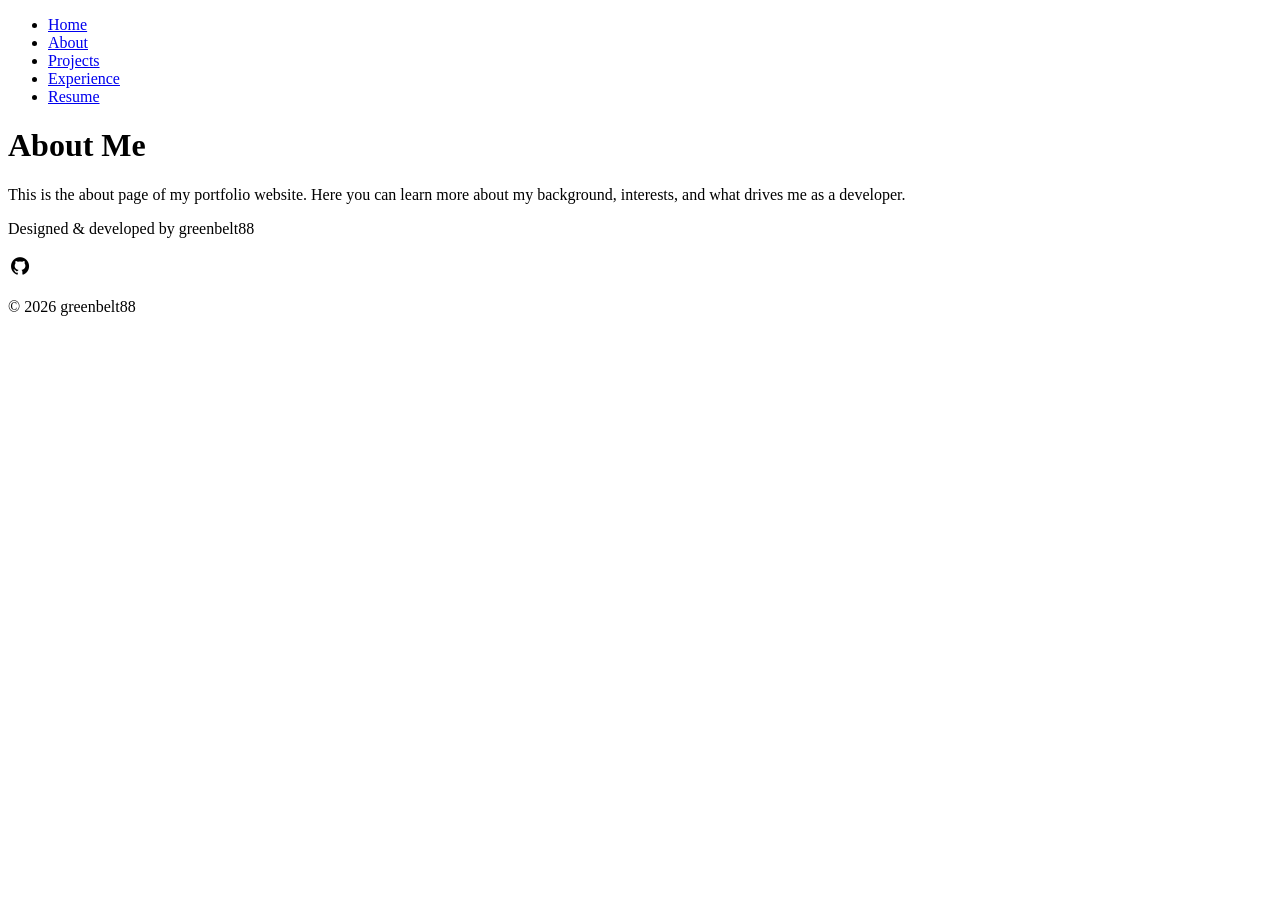
==== about/index.html @ 7238cc12 "Update footer design, replace GitHub logo, and added css file - Updated footer structure - Renamed G" ====
<!DOCTYPE html>
<html lang="en-US">
<head>
    <meta charset="UTF-8">
    <meta name="viewport" content="width=device-width, initial-scale=1.0">
    <title>greenbelt88 | About</title>

    <link rel="icon" href="/public/favicon.ico">
    <link rel="icon" type="image/png" sizes="32x32" href="/public/favicon-32x32.png">
    <link rel="icon" type="image/png" sizes="16x16" href="/public/favicon-16x16.png">
    <link rel="apple-touch-icon" href="/public/apple-touch-icon.png">
</head>
<body>
    <header>
        <nav>
            <ul>
                <li><a href="/">Home</a></li>
                <li><a href="/about/">About</a></li>
                <li><a href="/projects/">Projects</a></li>
                <li><a href="/experience/">Experience</a></li> <!-- Include skills -->
                <li><a href="/resume/">Resume</a></li> <!-- Include qualifications -->                
            </ul>
        </nav>
    </header>
    <main>
        <h1>About Me</h1>
        <p>This is the about page of my portfolio website. Here you can learn more about my background, interests, and what drives me as a developer.</p>
    </main>
<footer>
        <p>Designed & developed by greenbelt88</p>

        <a href="https://github.com/greenbelt88" target="_blank" rel="noopener noreferrer" aria-label="GitHub">
            <img src="/assets/images/github_logo_black.png" width="24" height="24" alt="GitHub">
        </a>

        <p>&copy; 2026 greenbelt88</p>
    </footer>
</body>
</html>
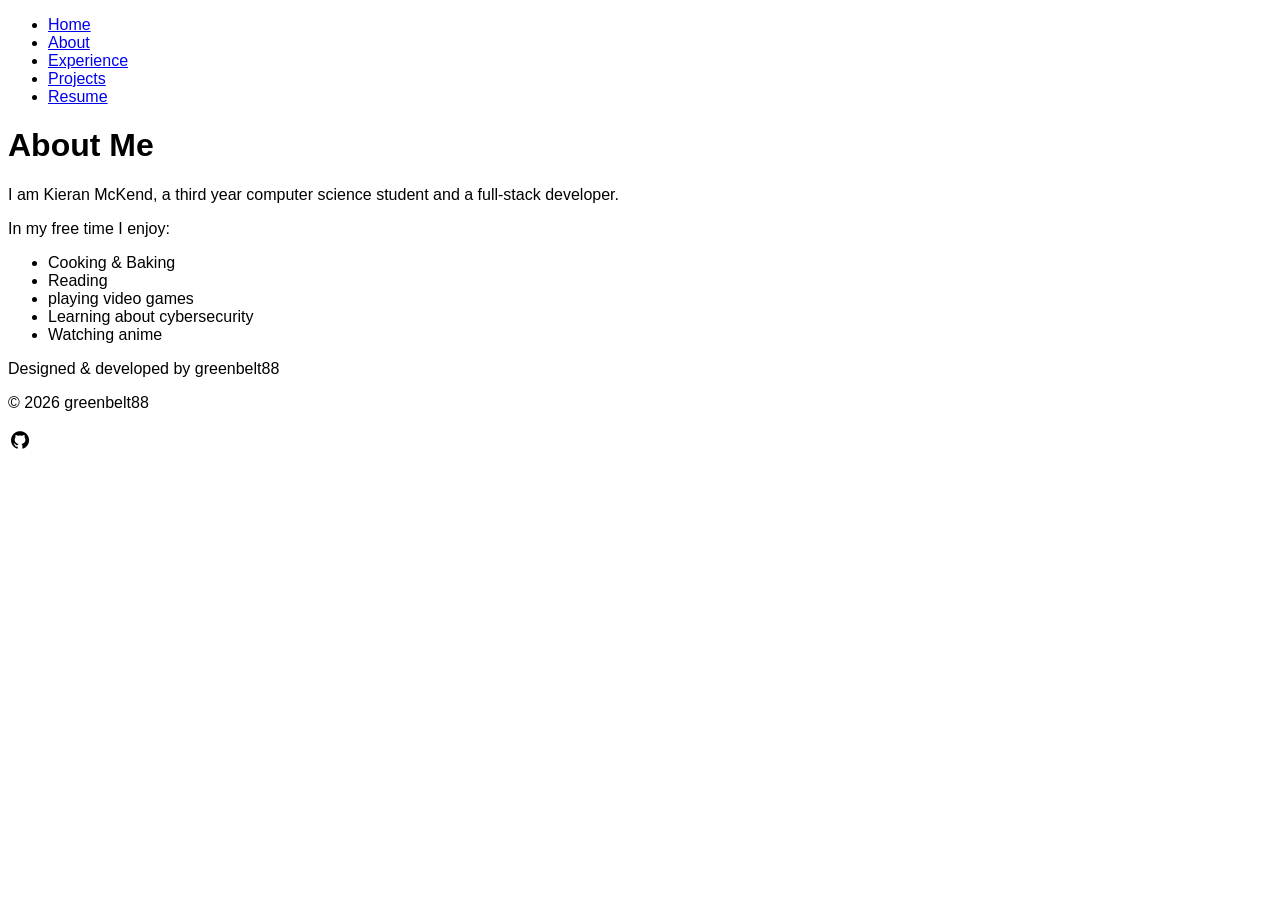
==== commit 5bca34e6: "Determined font-family and filled in outline for most html pages" ====
--- a/about/index.html
+++ b/about/index.html
@@ -9,6 +9,8 @@
     <link rel="icon" type="image/png" sizes="32x32" href="/public/favicon-32x32.png">
     <link rel="icon" type="image/png" sizes="16x16" href="/public/favicon-16x16.png">
     <link rel="apple-touch-icon" href="/public/apple-touch-icon.png">
+
+    <link rel="stylesheet" href="/styles/global.css">
 </head>
 <body>
     <header>
@@ -16,24 +18,35 @@
             <ul>
                 <li><a href="/">Home</a></li>
                 <li><a href="/about/">About</a></li>
+                <li><a href="/experience/">Experience</a></li> <!-- Include skills -->
                 <li><a href="/projects/">Projects</a></li>
-                <li><a href="/experience/">Experience</a></li> <!-- Include skills -->
                 <li><a href="/resume/">Resume</a></li> <!-- Include qualifications -->                
             </ul>
         </nav>
     </header>
     <main>
         <h1>About Me</h1>
-        <p>This is the about page of my portfolio website. Here you can learn more about my background, interests, and what drives me as a developer.</p>
+        <p>I am Kieran McKend, a third year computer science student and a full-stack developer.</p>
+        <p>In my free time I enjoy:
+        <ul>
+            <li>Cooking & Baking</li>
+            <li>Reading</li>
+            <li>playing video games</li>
+            <li>Learning about cybersecurity</li>
+            <li>Watching anime</li>
+        </ul>
+
+        </p>
     </main>
-<footer>
+    <footer>
         <p>Designed & developed by greenbelt88</p>
+        
+        <p>&copy; 2026 greenbelt88</p>
 
         <a href="https://github.com/greenbelt88" target="_blank" rel="noopener noreferrer" aria-label="GitHub">
             <img src="/assets/images/github_logo_black.png" width="24" height="24" alt="GitHub">
         </a>
 
-        <p>&copy; 2026 greenbelt88</p>
     </footer>
 </body>
 </html>
--- a/styles/global.css
+++ b/styles/global.css
@@ -0,0 +1,3 @@
+body {
+  font-family: Arial, sans-serif;
+}
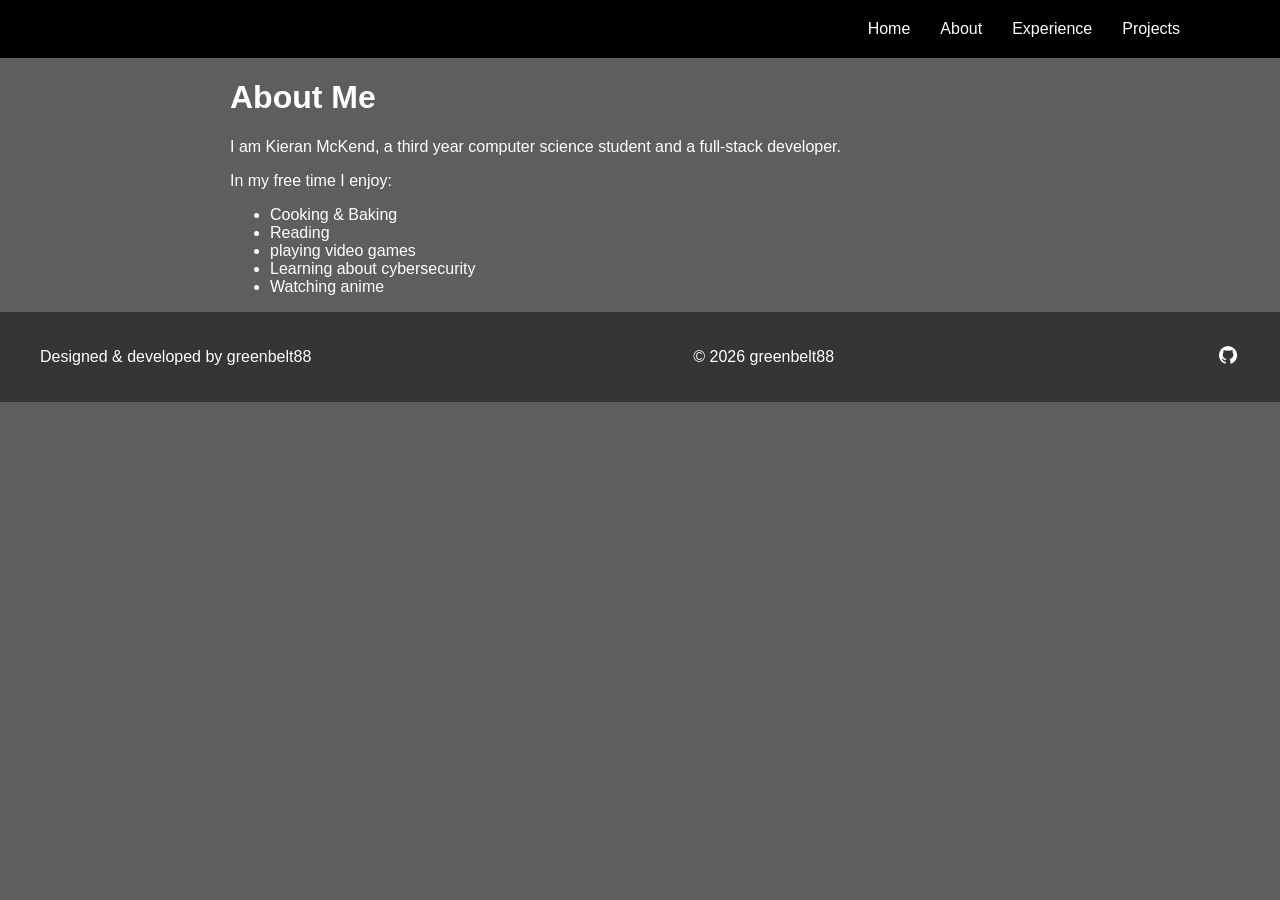
==== commit 57fc5d47: "Coded projects page, added css - Hid resume page since no cv has been created yet - Added html for p" ====
--- a/about/index.html
+++ b/about/index.html
@@ -20,7 +20,7 @@
                 <li><a href="/about/">About</a></li>
                 <li><a href="/experience/">Experience</a></li> <!-- Include skills -->
                 <li><a href="/projects/">Projects</a></li>
-                <li><a href="/resume/">Resume</a></li> <!-- Include qualifications -->                
+                <!-- <li><a href="/resume/">Resume</a></li> Include qualifications, NO RESUME TO ADD -->               
             </ul>
         </nav>
     </header>
@@ -44,7 +44,7 @@
         <p>&copy; 2026 greenbelt88</p>
 
         <a href="https://github.com/greenbelt88" target="_blank" rel="noopener noreferrer" aria-label="GitHub">
-            <img src="/assets/images/github_logo_black.png" width="24" height="24" alt="GitHub">
+            <img src="/assets/images/github_logo_white.png" width="24" height="24" alt="GitHub">
         </a>
 
     </footer>
--- a/styles/global.css
+++ b/styles/global.css
@@ -1,3 +1,52 @@
+/* Prevents content-box from being default */
+*, *::before, *::after {
+    box-sizing: border-box;
+}
+
 body {
-  font-family: Arial, sans-serif;
+    font-family: Arial, sans-serif;
+    background-color: #000000a1;
+    color: #ffffff;
+    margin: 0;
+}
+
+main {
+    max-width: 900px;
+    margin: 0 auto;
+    padding: 0 40px;
+}
+
+header {
+    background-color: #000000;
+    padding: 20px 0;
+}
+
+header nav ul {
+    list-style-type: none;
+    margin: 0;
+    padding: 0;
+    display: flex;
+    gap: 30px;
+    justify-content: flex-end;
+    padding-right: 100px;
+}
+
+header nav ul a {
+    color: #ffffff;
+    text-decoration: none;
+}
+
+header nav ul a:hover {
+    color: #158339;
+}
+
+footer {
+    background-color: #00000070;
+    list-style-type: none;
+    margin: 0;
+    padding: 20px 40px;
+    display: flex;
+    gap: 40px;
+    justify-content: space-between;
+    align-items: center;
 }
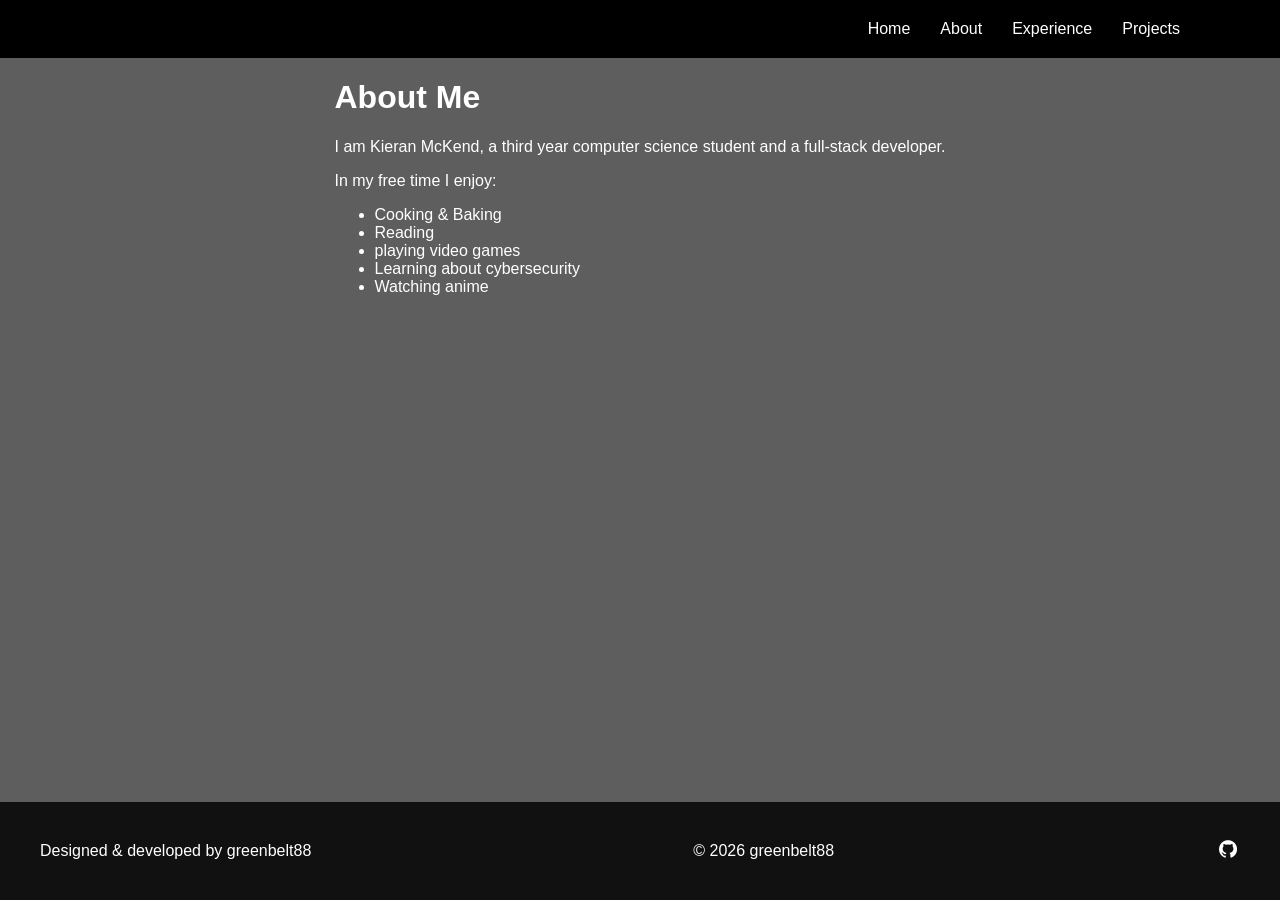
==== commit 128ef5ba: "switched to relative paths" ====
--- a/about/index.html
+++ b/about/index.html
@@ -5,22 +5,22 @@
     <meta name="viewport" content="width=device-width, initial-scale=1.0">
     <title>greenbelt88 | About</title>
 
-    <link rel="icon" href="/public/favicon.ico">
-    <link rel="icon" type="image/png" sizes="32x32" href="/public/favicon-32x32.png">
-    <link rel="icon" type="image/png" sizes="16x16" href="/public/favicon-16x16.png">
-    <link rel="apple-touch-icon" href="/public/apple-touch-icon.png">
+    <link rel="icon" href="../public/favicon.ico">
+    <link rel="icon" type="image/png" sizes="32x32" href="../public/favicon-32x32.png">
+    <link rel="icon" type="image/png" sizes="16x16" href="../public/favicon-16x16.png">
+    <link rel="apple-touch-icon" href="../public/apple-touch-icon.png">
 
-    <link rel="stylesheet" href="/styles/global.css">
+    <link rel="stylesheet" href="../styles/global.css">
 </head>
 <body>
     <header>
         <nav>
             <ul>
-                <li><a href="/">Home</a></li>
-                <li><a href="/about/">About</a></li>
-                <li><a href="/experience/">Experience</a></li> <!-- Include skills -->
-                <li><a href="/projects/">Projects</a></li>
-                <!-- <li><a href="/resume/">Resume</a></li> Include qualifications, NO RESUME TO ADD -->               
+                <li><a href="../index.html">Home</a></li>
+                <li><a href="../about/index.html">About</a></li>
+                <li><a href="../experience/index.html">Experience</a></li> <!-- Include skills -->
+                <li><a href="../projects/index.html">Projects</a></li>
+                <!-- <li><a href="../resume/index.html">Resume</a></li> Include qualifications, NO RESUME TO ADD -->               
             </ul>
         </nav>
     </header>
@@ -44,7 +44,7 @@
         <p>&copy; 2026 greenbelt88</p>
 
         <a href="https://github.com/greenbelt88" target="_blank" rel="noopener noreferrer" aria-label="GitHub">
-            <img src="/assets/images/github_logo_white.png" width="24" height="24" alt="GitHub">
+            <img src="../assets/images/github_logo_white.png" width="24" height="24" alt="GitHub">
         </a>
 
     </footer>
--- a/styles/global.css
+++ b/styles/global.css
@@ -8,9 +8,13 @@
     background-color: #000000a1;
     color: #ffffff;
     margin: 0;
+    min-height: 100vh;
+    display: flex;
+    flex-direction: column;
 }
 
 main {
+    flex: 1;
     max-width: 900px;
     margin: 0 auto;
     padding: 0 40px;
@@ -37,16 +41,16 @@
 }
 
 header nav ul a:hover {
-    color: #158339;
+    color: #348611;
 }
 
 footer {
-    background-color: #00000070;
-    list-style-type: none;
-    margin: 0;
-    padding: 20px 40px;
+    background-color: #111111;
+    border-top: 1px solid var(#222222);
+    padding: 24px 40px;
     display: flex;
-    gap: 40px;
+    align-items: center;
     justify-content: space-between;
-    align-items: center;
+    flex-wrap: wrap;
+    gap: 16px;
 }
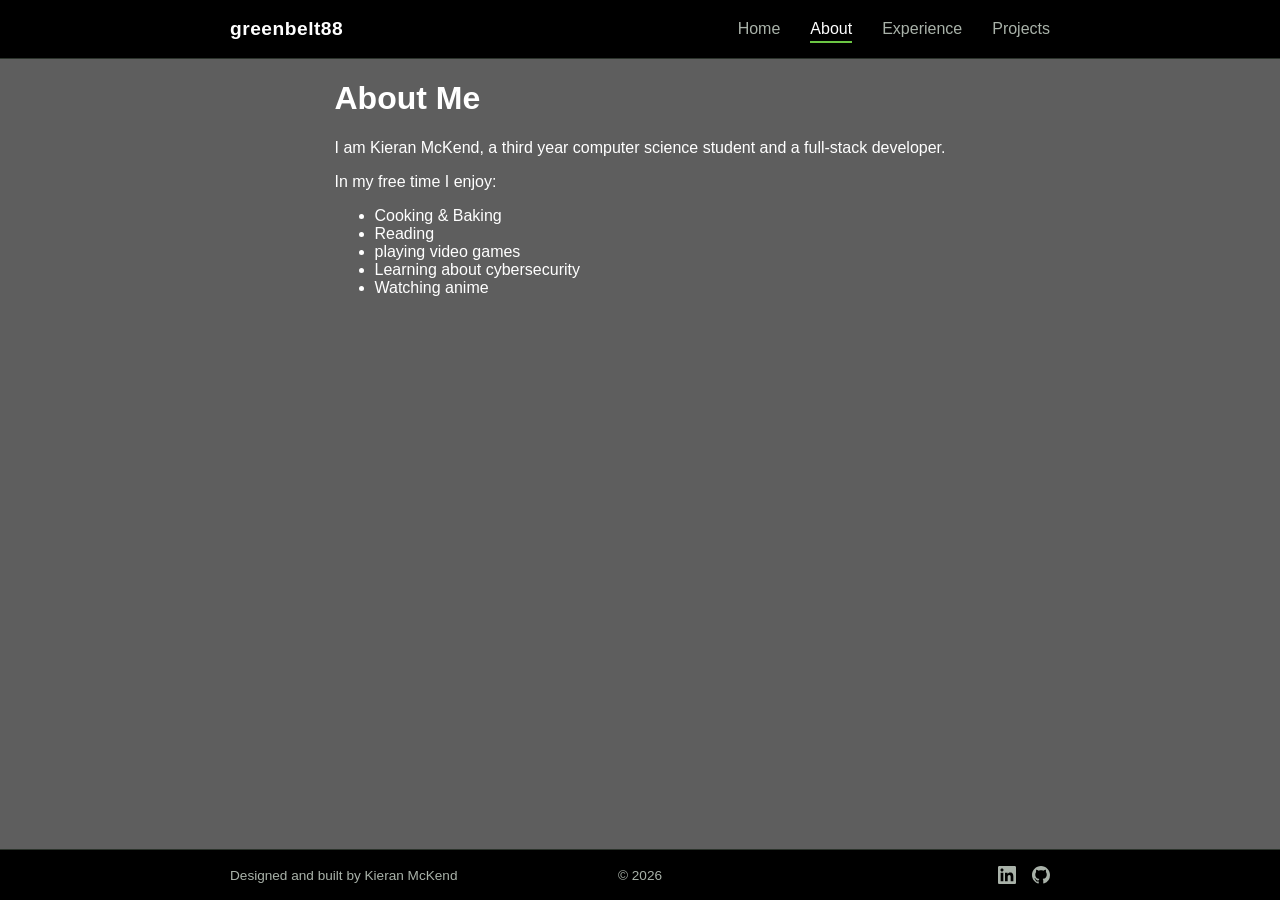
==== commit 7b810851: "Redesigned header and footer" ====
--- a/about/index.html
+++ b/about/index.html
@@ -15,12 +15,12 @@
 <body>
     <header>
         <nav>
+            <a href="../index.html" class="logo">greenbelt88</a>
             <ul>
                 <li><a href="../index.html">Home</a></li>
-                <li><a href="../about/index.html">About</a></li>
-                <li><a href="../experience/index.html">Experience</a></li> <!-- Include skills -->
+                <li><a href="../about/index.html" class="active">About</a></li>
+                <li><a href="../experience/index.html">Experience</a></li>
                 <li><a href="../projects/index.html">Projects</a></li>
-                <!-- <li><a href="../resume/index.html">Resume</a></li> Include qualifications, NO RESUME TO ADD -->               
             </ul>
         </nav>
     </header>
@@ -39,14 +39,22 @@
         </p>
     </main>
     <footer>
-        <p>Designed & developed by greenbelt88</p>
-        
-        <p>&copy; 2026 greenbelt88</p>
-
-        <a href="https://github.com/greenbelt88" target="_blank" rel="noopener noreferrer" aria-label="GitHub">
-            <img src="../assets/images/github_logo_white.png" width="24" height="24" alt="GitHub">
-        </a>
-
+        <div class="footer-inner">
+            <p>Designed and built by Kieran McKend</p>
+            <p>&copy; 2026</p>
+            <ul class="footer-links">
+                <li>
+                    <a href="https://www.linkedin.com/in/kieran-mckend/" target="_blank" rel="noopener noreferrer" aria-label="LinkedIn profile">
+                        <svg viewBox="0 0 24 24" fill="currentColor" aria-hidden="true"><path d="M20.447 20.452h-3.554v-5.569c0-1.328-.027-3.037-1.852-3.037-1.853 0-2.136 1.445-2.136 2.939v5.667H9.351V9h3.414v1.561h.046c.477-.9 1.637-1.85 3.37-1.85 3.601 0 4.267 2.37 4.267 5.455v6.286zM5.337 7.433c-1.144 0-2.063-.926-2.063-2.065 0-1.138.92-2.063 2.063-2.063 1.14 0 2.064.925 2.064 2.063 0 1.139-.925 2.065-2.064 2.065zm1.782 13.019H3.555V9h3.564v11.452zM22.225 0H1.771C.792 0 0 .774 0 1.729v20.542C0 23.227.792 24 1.771 24h20.451C23.2 24 24 23.227 24 22.271V1.729C24 .774 23.2 0 22.222 0h.003z"/></svg>
+                    </a>
+                </li>
+                <li>
+                    <a href="https://github.com/greenbelt88" target="_blank" rel="noopener noreferrer" aria-label="GitHub profile">
+                        <svg viewBox="0 0 24 24" fill="currentColor" aria-hidden="true"><path d="M12 0C5.37 0 0 5.37 0 12c0 5.31 3.435 9.795 8.205 11.385.6.105.825-.255.825-.57 0-.285-.015-1.23-.015-2.235-3.015.555-3.795-.735-4.035-1.41-.135-.345-.72-1.41-1.23-1.695-.42-.225-1.02-.78-.015-.795.945-.015 1.62.87 1.845 1.23 1.08 1.815 2.805 1.305 3.495.99.105-.78.42-1.305.765-1.605-2.67-.3-5.46-1.335-5.46-5.925 0-1.305.465-2.385 1.23-3.225-.12-.3-.54-1.53.12-3.18 0 0 1.005-.315 3.3 1.23.96-.27 1.98-.405 3-.405s2.04.135 3 .405c2.295-1.56 3.3-1.23 3.3-1.23.66 1.65.24 2.88.12 3.18.765.84 1.23 1.905 1.23 3.225 0 4.605-2.805 5.625-5.475 5.925.435.375.81 1.095.81 2.22 0 1.605-.015 2.895-.015 3.3 0 .315.225.69.825.57A12.02 12.02 0 0 0 24 12c0-6.63-5.37-12-12-12z"/></svg>
+                    </a>
+                </li>
+            </ul>
+        </div>
     </footer>
 </body>
 </html>
--- a/styles/global.css
+++ b/styles/global.css
@@ -20,9 +20,33 @@
     padding: 0 40px;
 }
 
+/* Header and navigation */
 header {
     background-color: #000000;
-    padding: 20px 0;
+    border-bottom: 1px solid #2c342c;
+    padding: 18px 0;
+}
+
+header nav {
+    max-width: 900px;
+    margin: 0 auto;
+    padding: 0 40px;
+    display: flex;
+    justify-content: space-between;
+    align-items: center;
+}
+
+.logo {
+    color: #ffffff;
+    font-size: 1.2rem;
+    font-weight: bold;
+    letter-spacing: 0.5px;
+    text-decoration: none;
+    transition: color 0.2s;
+}
+
+.logo:hover {
+    color: #6cc644;
 }
 
 header nav ul {
@@ -31,26 +55,67 @@
     padding: 0;
     display: flex;
     gap: 30px;
-    justify-content: flex-end;
-    padding-right: 100px;
 }
 
 header nav ul a {
-    color: #ffffff;
+    color: #a9b2a9;
     text-decoration: none;
+    padding-bottom: 4px;
 }
 
 header nav ul a:hover {
-    color: #348611;
+    color: #ffffff;
 }
 
+header nav ul a.active {
+    color: #ffffff;
+    border-bottom: 2px solid #6cc644;
+}
+
+/* Footer */
 footer {
-    background-color: #111111;
-    border-top: 1px solid var(#222222);
-    padding: 24px 40px;
+    background-color: #000000;
+    border-top: 1px solid #2c342c;
+    color: #a9b2a9;
+    font-size: 0.85rem;
+}
+
+footer .footer-inner {
+    max-width: 900px;
+    margin: 0 auto;
+    padding: 16px 40px;
+    /* Three equal-width outer columns keep the middle item centred */
+    display: grid;
+    grid-template-columns: 1fr auto 1fr;
+    align-items: center;
+    gap: 8px 24px;
+}
+
+footer p {
+    margin: 0;
+}
+
+.footer-links {
+    list-style-type: none;
+    justify-self: end;
+    margin: 0;
+    padding: 0;
     display: flex;
     align-items: center;
-    justify-content: space-between;
-    flex-wrap: wrap;
     gap: 16px;
-}+}
+
+.footer-links a {
+    display: block;
+    color: #a9b2a9;
+}
+
+.footer-links svg {
+    display: block;
+    width: 18px;
+    height: 18px;
+}
+
+.footer-links a:hover {
+    color: #6cc644;
+}
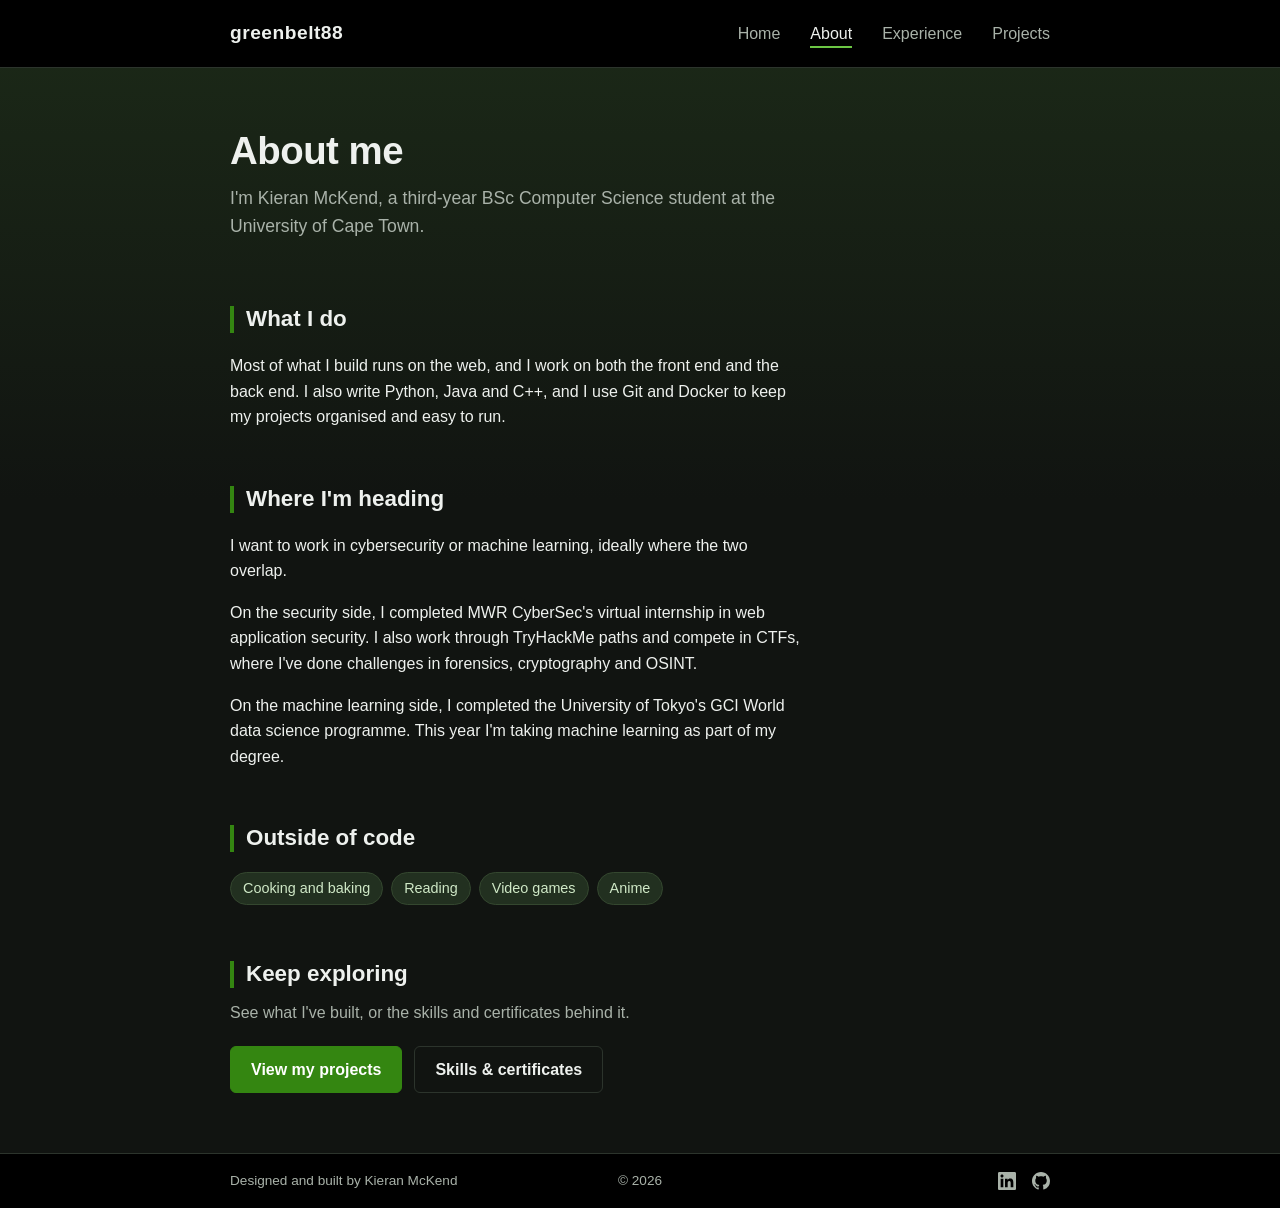
==== commit 49080e17: "updated text on pages" ====
--- a/about/index.html
+++ b/about/index.html
@@ -3,6 +3,8 @@
 <head>
     <meta charset="UTF-8">
     <meta name="viewport" content="width=device-width, initial-scale=1.0">
+    <meta name="description" content="About Kieran McKend (greenbelt88), a UCT computer science student working towards a career in cybersecurity and machine learning.">
+    <meta name="theme-color" content="#000000">
     <title>greenbelt88 | About</title>
 
     <link rel="icon" href="../public/favicon.ico">
@@ -24,20 +26,48 @@
             </ul>
         </nav>
     </header>
+
     <main>
-        <h1>About Me</h1>
-        <p>I am Kieran McKend, a third year computer science student and a full-stack developer.</p>
-        <p>In my free time I enjoy:
-        <ul>
-            <li>Cooking & Baking</li>
-            <li>Reading</li>
-            <li>playing video games</li>
-            <li>Learning about cybersecurity</li>
-            <li>Watching anime</li>
-        </ul>
+        <section class="page-intro">
+            <h1>About me</h1>
+            <p>I'm Kieran McKend, a third-year BSc Computer Science student at the University of Cape Town.</p>
+        </section>
 
-        </p>
+        <section>
+            <h2>What I do</h2>
+            <p>Most of what I build runs on the web, and I work on both the front end and the back end. I also write
+                Python, Java and C++, and I use Git and Docker to keep my projects organised and easy to run.</p>
+        </section>
+
+        <section>
+            <h2>Where I'm heading</h2>
+            <p>I want to work in cybersecurity or machine learning, ideally where the two overlap.</p>
+            <p>On the security side, I completed MWR CyberSec's virtual internship in web application security. I also
+                work through TryHackMe paths and compete in CTFs, where I've done challenges in forensics, cryptography and OSINT.</p>
+            <p>On the machine learning side, I completed the University of Tokyo's GCI World data science programme.
+                This year I'm taking machine learning as part of my degree.</p>
+        </section>
+
+        <section>
+            <h2>Outside of code</h2>
+            <ul class="tags">
+                <li>Cooking and baking</li>
+                <li>Reading</li>
+                <li>Video games</li>
+                <li>Anime</li>
+            </ul>
+        </section>
+
+        <section>
+            <h2>Keep exploring</h2>
+            <p class="section-intro">See what I've built, or the skills and certificates behind it.</p>
+            <div class="buttons">
+                <a href="../projects/index.html" class="button">View my projects</a>
+                <a href="../experience/index.html" class="button button-outline">Skills &amp; certificates</a>
+            </div>
+        </section>
     </main>
+
     <footer>
         <div class="footer-inner">
             <p>Designed and built by Kieran McKend</p>
--- a/styles/global.css
+++ b/styles/global.css
@@ -1,3 +1,14 @@
+:root {
+    --background: #111411;
+    --surface: #1a1e1a;
+    --border: #2c342c;
+    --text: #eef1ee;
+    --text-muted: #a9b2a9;
+    --green: #348611;
+    --green-dark: #2a6c0e;
+    --green-light: #6cc644;
+}
+
 /* Prevents content-box from being default */
 *, *::before, *::after {
     box-sizing: border-box;
@@ -5,8 +16,12 @@
 
 body {
     font-family: Arial, sans-serif;
-    background-color: #000000a1;
-    color: #ffffff;
+    background-color: var(--background);
+    /* Soft green glow at the top of every page */
+    background-image: linear-gradient(to bottom, #1c2a18, var(--background) 500px);
+    background-repeat: no-repeat;
+    color: var(--text);
+    line-height: 1.6;
     margin: 0;
     min-height: 100vh;
     display: flex;
@@ -15,15 +30,48 @@
 
 main {
     flex: 1;
+    width: 100%;
     max-width: 900px;
     margin: 0 auto;
-    padding: 0 40px;
+    padding: 0 40px 60px;
+}
+
+h1,
+h2,
+h3 {
+    line-height: 1.2;
+}
+
+h1 {
+    letter-spacing: -0.5px;
+}
+
+h2 {
+    font-size: 1.4rem;
+    margin: 56px 0 20px;
+    padding-left: 12px;
+    border-left: 4px solid var(--green);
+}
+
+/* Keep paragraphs to a comfortable reading width */
+p {
+    max-width: 65ch;
+}
+
+/* Short muted line that sits under a section heading */
+.section-intro {
+    color: var(--text-muted);
+    margin: -8px 0 20px;
+}
+
+a {
+    color: var(--green-light);
 }
 
 /* Header and navigation */
 header {
     background-color: #000000;
-    border-bottom: 1px solid #2c342c;
+    border-bottom: 1px solid var(--border);
     padding: 18px 0;
 }
 
@@ -37,7 +85,7 @@
 }
 
 .logo {
-    color: #ffffff;
+    color: var(--text);
     font-size: 1.2rem;
     font-weight: bold;
     letter-spacing: 0.5px;
@@ -46,7 +94,7 @@
 }
 
 .logo:hover {
-    color: #6cc644;
+    color: var(--green-light);
 }
 
 header nav ul {
@@ -58,25 +106,223 @@
 }
 
 header nav ul a {
-    color: #a9b2a9;
+    color: var(--text-muted);
     text-decoration: none;
     padding-bottom: 4px;
 }
 
 header nav ul a:hover {
+    color: var(--text);
+}
+
+header nav ul a.active {
+    color: var(--text);
+    border-bottom: 2px solid var(--green-light);
+}
+
+/* Page titles */
+.page-intro {
+    padding: 60px 0 10px;
+    margin-bottom: 30px;
+}
+
+.page-intro h1 {
+    font-size: 2.4rem;
+    margin: 0 0 10px;
+}
+
+.page-intro p {
+    color: var(--text-muted);
+    font-size: 1.1rem;
+    max-width: 600px;
+    margin: 0;
+}
+
+/* Home page */
+.hero {
+    padding: 100px 0 60px;
+}
+
+.hero h1 {
+    font-size: 3rem;
+    margin: 0 0 16px;
+}
+
+.hero h1 span {
+    color: var(--green-light);
+}
+
+.hero p {
+    color: var(--text-muted);
+    font-size: 1.15rem;
+    max-width: 580px;
+    margin: 0 0 30px;
+}
+
+/* Buttons */
+.buttons {
+    display: flex;
+    flex-wrap: wrap;
+    gap: 12px;
+}
+
+.button {
+    display: inline-flex;
+    align-items: center;
+    gap: 8px;
+    padding: 10px 20px;
+    border: 1px solid var(--green);
+    border-radius: 6px;
+    background-color: var(--green);
     color: #ffffff;
-}
-
-header nav ul a.active {
-    color: #ffffff;
-    border-bottom: 2px solid #6cc644;
+    font-weight: bold;
+    text-decoration: none;
+    transition: background-color 0.2s, border-color 0.2s, color 0.2s;
+}
+
+.button:hover {
+    background-color: var(--green-dark);
+    border-color: var(--green-dark);
+}
+
+.button-outline {
+    background-color: transparent;
+    border-color: var(--border);
+    color: var(--text);
+}
+
+.button-outline:hover {
+    background-color: transparent;
+    border-color: var(--green-light);
+    color: var(--green-light);
+}
+
+.button svg {
+    width: 18px;
+    height: 18px;
+}
+
+/* Cards */
+.card-grid {
+    display: flex;
+    flex-wrap: wrap;
+    gap: 20px;
+}
+
+.card {
+    flex: 1 1 240px;
+    background-color: var(--surface);
+    border: 1px solid var(--border);
+    border-radius: 10px;
+    padding: 24px;
+    box-shadow: 0 4px 14px rgba(0, 0, 0, 0.3);
+}
+
+.card h3 {
+    font-size: 1.1rem;
+    margin: 0 0 10px;
+}
+
+.card p {
+    color: var(--text-muted);
+    margin: 0;
+}
+
+/* Space between a card's description and its tags */
+.card p + .tags {
+    margin-top: 14px;
+}
+
+.card ul {
+    margin: 0;
+    padding-left: 20px;
+}
+
+.card li::marker {
+    color: var(--green-light);
+}
+
+/* Cards on the home page that link to other pages */
+.link-card {
+    color: var(--text);
+    text-decoration: none;
+    transition: border-color 0.2s;
+}
+
+.link-card:hover {
+    border-color: var(--green-light);
+}
+
+.link-card h3 {
+    color: var(--green-light);
+}
+
+/* Small rounded labels for skills, interests and tech used */
+.tags {
+    list-style-type: none;
+    margin: 0;
+    padding: 0;
+    display: flex;
+    flex-wrap: wrap;
+    gap: 8px;
+}
+
+.card .tags {
+    padding: 0;
+}
+
+.tags li {
+    background-color: #223020;
+    border: 1px solid #34472f;
+    border-radius: 20px;
+    color: #cfe8c6;
+    font-size: 0.9rem;
+    padding: 4px 12px;
+}
+
+/* Training and certificates */
+.cert-stack {
+    display: flex;
+    flex-direction: column;
+    gap: 20px;
+}
+
+.cert-card h3 {
+    margin-bottom: 4px;
+}
+
+.card .cert-meta {
+    color: var(--green-light);
+    font-size: 0.9rem;
+    margin-bottom: 14px;
+}
+
+.cert-card p + p {
+    margin-top: 12px;
+}
+
+/* Credential ID on the left, link on the right */
+.cert-footer {
+    display: flex;
+    flex-wrap: wrap;
+    justify-content: space-between;
+    gap: 8px 20px;
+    margin-top: 18px;
+    padding-top: 14px;
+    border-top: 1px solid var(--border);
+    color: var(--text-muted);
+    font-size: 0.9rem;
+}
+
+.cert-footer a {
+    font-weight: bold;
 }
 
 /* Footer */
 footer {
     background-color: #000000;
-    border-top: 1px solid #2c342c;
-    color: #a9b2a9;
+    border-top: 1px solid var(--border);
+    color: var(--text-muted);
     font-size: 0.85rem;
 }
 
@@ -107,7 +353,7 @@
 
 .footer-links a {
     display: block;
-    color: #a9b2a9;
+    color: var(--text-muted);
 }
 
 .footer-links svg {
@@ -117,5 +363,5 @@
 }
 
 .footer-links a:hover {
-    color: #6cc644;
-}
+    color: var(--green-light);
+}
